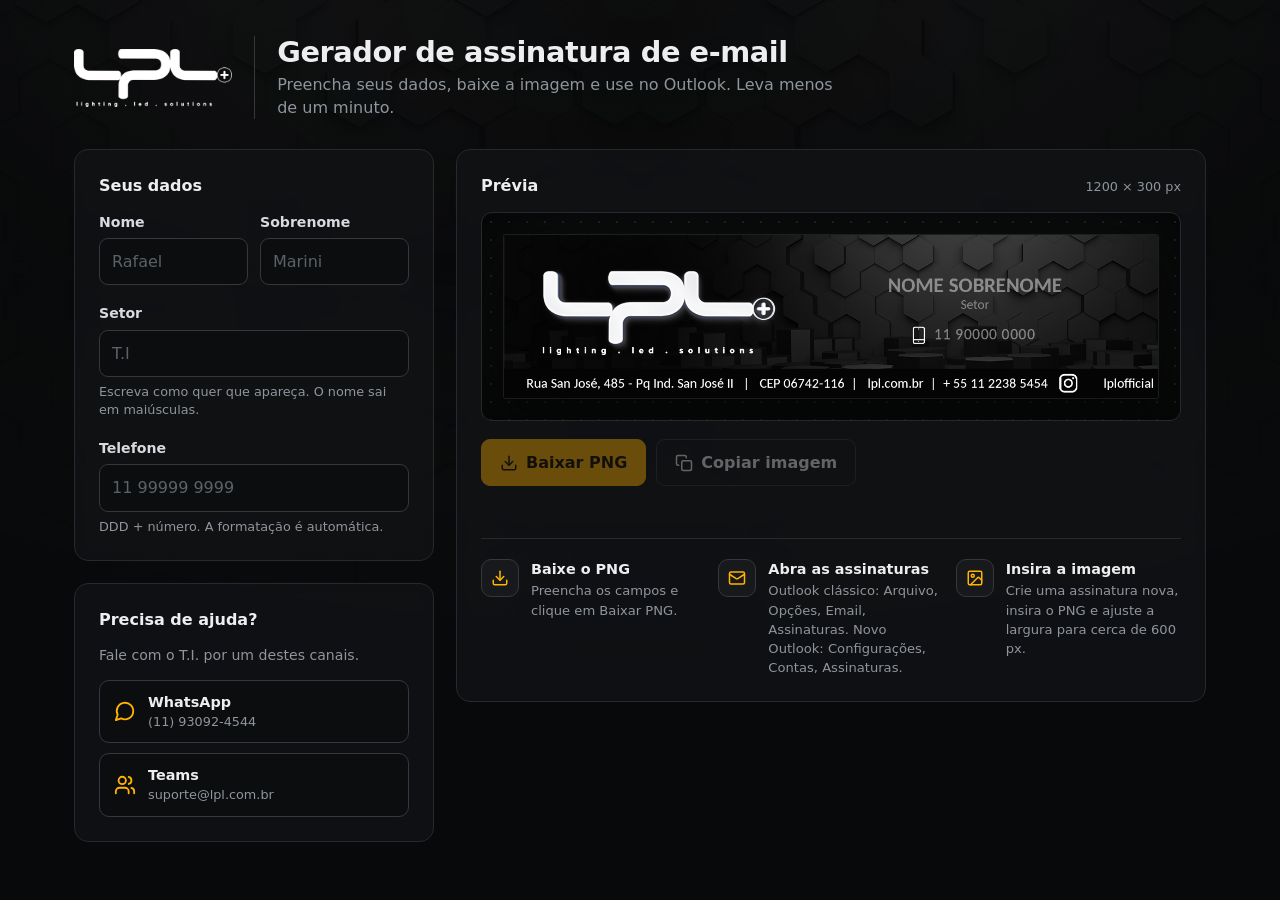
==== index.html @ 9d70a28d "mudando o nome do arquivo html para index" ====
<!doctype html>
<html lang="pt-BR">
<head>
<meta charset="utf-8">
<meta name="viewport" content="width=device-width, initial-scale=1">
<meta name="color-scheme" content="dark">
<meta name="theme-color" content="#08090a">
<title>Gerador de assinatura LPL</title>
<link rel="stylesheet" href="style.css">
</head>
<body>
<div class="wrap">
  <header class="top">
    <img src="[data-uri]" alt="LPL lighting led solutions">
    <div class="sep" aria-hidden="true"></div>
    <div>
      <h1>Gerador de assinatura de e-mail</h1>
      <p>Preencha seus dados, baixe a imagem e use no Outlook. Leva menos de um minuto.</p>
    </div>
  </header>

  <div class="grid">
    <div class="col">
      <section class="panel" aria-label="Seus dados">
        <h2>Seus dados</h2>
        <form id="form" autocomplete="off" novalidate>
          <div class="row field">
            <div>
              <label for="nome">Nome</label>
              <input id="nome" type="text" maxlength="30" autocapitalize="words" placeholder="Rafael">
            </div>
            <div>
              <label for="sobrenome">Sobrenome</label>
              <input id="sobrenome" type="text" maxlength="30" autocapitalize="words" placeholder="Marini">
            </div>
          </div>
          <div class="field">
            <label for="setor">Setor</label>
            <input id="setor" type="text" maxlength="45" autocapitalize="sentences" placeholder="T.I" aria-describedby="setorHint">
            <p class="hint" id="setorHint">Escreva como quer que apareça. O nome sai em maiúsculas.</p>
          </div>
          <div class="field" style="margin-bottom:0">
            <label for="telefone">Telefone</label>
            <input id="telefone" type="tel" inputmode="numeric" maxlength="14" placeholder="11 99999 9999" aria-describedby="telHint">
            <p class="hint" id="telHint">DDD + número. A formatação é automática.</p>
          </div>
        </form>
      </section>

      <section class="panel help" aria-label="Ajuda">
        <h2>Precisa de ajuda?</h2>
        <p>Fale com o T.I. por um destes canais.</p>
        <div class="contacts">
          <a class="contact" href="https://wa.me/5511930924544" target="_blank" rel="noopener">
            <svg viewBox="0 0 24 24" aria-hidden="true"><path d="M7.9 20A9 9 0 1 0 4 16.1L2 22Z"/></svg>
            <div><b>WhatsApp</b><span>(11) 93092-4544</span></div>
          </a>
          <a class="contact" href="https://teams.microsoft.com/l/chat/0/0?users=suporte@lpl.com.br" target="_blank" rel="noopener">
            <svg viewBox="0 0 24 24" aria-hidden="true"><path d="M16 21v-2a4 4 0 0 0-4-4H6a4 4 0 0 0-4 4v2"/><circle cx="9" cy="7" r="4"/><path d="M22 21v-2a4 4 0 0 0-3-3.87"/><path d="M16 3.13a4 4 0 0 1 0 7.75"/></svg>
            <div><b>Teams</b><span>suporte@lpl.com.br</span></div>
          </a>
        </div>
      </section>
    </div>

    <section class="panel" aria-label="Prévia">
      <div class="preview-head">
        <h2>Prévia</h2>
        <span>1200 × 300 px</span>
      </div>
      <div class="stage">
        <canvas id="cv" width="1200" height="300" role="img" aria-label="Prévia da assinatura"></canvas>
      </div>
      <div class="actions">
        <button class="primary" id="btnDownload" type="button">
          <svg viewBox="0 0 24 24" aria-hidden="true"><path d="M21 15v4a2 2 0 0 1-2 2H5a2 2 0 0 1-2-2v-4"/><polyline points="7 10 12 15 17 10"/><line x1="12" y1="15" x2="12" y2="3"/></svg>
          Baixar PNG
        </button>
        <button class="ghost" id="btnCopy" type="button">
          <svg viewBox="0 0 24 24" aria-hidden="true"><rect x="9" y="9" width="13" height="13" rx="2"/><path d="M5 15H4a2 2 0 0 1-2-2V4a2 2 0 0 1 2-2h9a2 2 0 0 1 2 2v1"/></svg>
          Copiar imagem
        </button>
      </div>
      <p id="status" aria-live="polite"></p>

      <div class="steps" aria-label="Como usar no Outlook">
        <div class="step">
          <div class="ico"><svg viewBox="0 0 24 24" aria-hidden="true"><path d="M21 15v4a2 2 0 0 1-2 2H5a2 2 0 0 1-2-2v-4"/><polyline points="7 10 12 15 17 10"/><line x1="12" y1="15" x2="12" y2="3"/></svg></div>
          <div><h3>Baixe o PNG</h3><p>Preencha os campos e clique em Baixar PNG.</p></div>
        </div>
        <div class="step">
          <div class="ico"><svg viewBox="0 0 24 24" aria-hidden="true"><rect x="2" y="4" width="20" height="16" rx="2"/><path d="m22 7-8.97 5.7a1.94 1.94 0 0 1-2.06 0L2 7"/></svg></div>
          <div><h3>Abra as assinaturas</h3><p>Outlook clássico: Arquivo, Opções, Email, Assinaturas. Novo Outlook: Configurações, Contas, Assinaturas.</p></div>
        </div>
        <div class="step">
          <div class="ico"><svg viewBox="0 0 24 24" aria-hidden="true"><rect x="3" y="3" width="18" height="18" rx="2"/><circle cx="9" cy="9" r="2"/><path d="m21 15-3.086-3.086a2 2 0 0 0-2.828 0L6 21"/></svg></div>
          <div><h3>Insira a imagem</h3><p>Crie uma assinatura nova, insira o PNG e ajuste a largura para cerca de 600 px.</p></div>
        </div>
      </div>
    </section>
  </div>
</div>
<script src="app.js"></script>
</body>
</html>
---- style.css ----
/* Reserva da Calibri (mesmas medidas): só entra se o computador não tiver a Calibri */
  @font-face { font-family: "CarlitoEmb"; font-weight: 400; font-display: block;
    src: url([data-uri]) format("woff"); }
  @font-face { font-family: "CarlitoEmb"; font-weight: 700; font-display: block;
    src: url([data-uri]) format("woff"); }

  :root {
    --bg: #08090a;
    --panel: rgba(17, 18, 20, .9);
    --panel-2: #0c0d0f;
    --line: #26292d;
    --line-2: #34383d;
    --ink: #eceef0;
    --muted: #8f959c;
    --accent: #ffb400;
    --accent-ink: #1b1300;
    --danger: #ff8a80;
    --ui: "Segoe UI Variable Text", "Segoe UI", system-ui, -apple-system, Roboto, "Helvetica Neue", Arial, sans-serif;
  }
  * { box-sizing: border-box; }
  html { -webkit-text-size-adjust: 100%; background: var(--bg); }
  body {
    margin: 0;
    min-height: 100vh;
    background: var(--bg);
    color: var(--ink);
    font-family: var(--ui);
    line-height: 1.45;
  }
  /* Textura hexagonal do slide, bem discreta */
  body::before {
    content: ""; position: fixed; inset: 0; z-index: 0; pointer-events: none;
    background: url([data-uri]) center top / 1500px auto repeat;
    opacity: .2;
  }
  body::after {
    content: ""; position: fixed; inset: 0; z-index: 0; pointer-events: none;
    background: radial-gradient(110% 80% at 50% 0%, rgba(8,9,10,0) 0%, rgba(8,9,10,.6) 60%, var(--bg) 100%);
  }
  .wrap { position: relative; z-index: 1; max-width: 1180px; margin: 0 auto; padding: 36px 24px 56px; }

  header.top { display: flex; align-items: center; gap: 22px; margin-bottom: 30px; }
  header.top img { height: 58px; width: auto; flex: none; }
  header.top .sep { width: 1px; align-self: stretch; background: var(--line-2); }
  h1 { margin: 0 0 4px; font-size: clamp(1.35rem, 2.4vw, 1.8rem); letter-spacing: -0.015em; line-height: 1.15; font-weight: 650; }
  header.top p { margin: 0; color: var(--muted); max-width: 56ch; }
  @media (max-width: 620px) { header.top { flex-wrap: wrap; gap: 14px; } header.top .sep { display: none; } header.top img { height: 46px; } }

  .grid { display: grid; grid-template-columns: minmax(280px, 360px) minmax(0, 1fr); gap: 22px; align-items: start; }
  @media (max-width: 900px) { .grid { grid-template-columns: 1fr; } }
  .col { display: grid; gap: 22px; }

  .panel {
    background: var(--panel);
    border: 1px solid var(--line);
    border-radius: 14px;
    padding: 24px;
    backdrop-filter: blur(6px);
  }
  .panel h2 { margin: 0 0 14px; font-size: 1rem; font-weight: 650; }

  .field { margin-bottom: 18px; }
  .row { display: grid; grid-template-columns: 1fr 1fr; gap: 12px; }
  label { display: block; font-weight: 600; font-size: .88rem; margin-bottom: 6px; color: #d7dade; }
  input[type="text"], input[type="tel"] {
    width: 100%; font: inherit; color: var(--ink);
    background: var(--panel-2);
    border: 1.5px solid var(--line-2);
    border-radius: 9px; padding: 11px 12px;
    transition: border-color .12s, box-shadow .12s;
  }
  input::placeholder { color: #5b6168; }
  input:hover { border-color: #4a4f56; }
  input:focus { outline: none; border-color: var(--accent); box-shadow: 0 0 0 3px rgba(255,180,0,.22); }
  button:focus-visible, a.contact:focus-visible { outline: 3px solid var(--accent); outline-offset: 2px; }
  .hint { margin: 6px 0 0; font-size: .8rem; color: var(--muted); }
  .hint.err { color: var(--danger); }

  .preview-head { display: flex; justify-content: space-between; align-items: baseline; gap: 12px; margin-bottom: 14px; flex-wrap: wrap; }
  .preview-head h2 { margin: 0; }
  .preview-head span { font-size: .8rem; color: var(--muted); }
  .stage {
    background-color: #060707;
    background-image: radial-gradient(#1b1d20 1px, transparent 1.2px);
    background-size: 18px 18px;
    border: 1px solid var(--line);
    border-radius: 11px;
    padding: 22px;
    overflow: hidden;
  }
  canvas {
    display: block; width: 100%; height: auto;
    border-radius: 2px;
    box-shadow: 0 0 0 1px rgba(255,255,255,.09), 0 22px 60px rgba(0,0,0,.75), 0 0 90px rgba(255,255,255,.05);
  }
  .actions { display: flex; gap: 10px; flex-wrap: wrap; margin-top: 18px; }
  button {
    font: inherit; font-weight: 650; border-radius: 9px; padding: 11px 18px; cursor: pointer;
    display: inline-flex; align-items: center; gap: 8px;
  }
  .primary { background: var(--accent); color: var(--accent-ink); border: 1.5px solid var(--accent); }
  .primary:hover:not(:disabled) { background: #ffc533; border-color: #ffc533; }
  .ghost { background: transparent; color: var(--ink); border: 1.5px solid var(--line-2); }
  .ghost:hover:not(:disabled) { background: #1a1c1f; border-color: #4a4f56; }
  button:disabled { opacity: .38; cursor: not-allowed; }
  button svg, .step svg, a.contact svg { width: 18px; height: 18px; flex: none; fill: none; stroke: currentColor; stroke-width: 2; stroke-linecap: round; stroke-linejoin: round; }
  #status { margin: 12px 0 0; min-height: 1.4em; font-size: .86rem; color: var(--muted); }

  .steps { display: grid; grid-template-columns: repeat(3, minmax(0, 1fr)); gap: 12px; margin-top: 20px; padding-top: 20px; border-top: 1px solid var(--line); }
  @media (max-width: 700px) { .steps { grid-template-columns: 1fr; } }
  .step { display: flex; gap: 12px; align-items: flex-start; }
  .step .ico {
    width: 38px; height: 38px; flex: none; border-radius: 10px;
    display: grid; place-items: center;
    background: #17191c; border: 1px solid var(--line-2); color: var(--accent);
  }
  .step h3 { margin: 0 0 2px; font-size: .9rem; font-weight: 650; }
  .step p { margin: 0; font-size: .82rem; color: var(--muted); }

  .help p { margin: 0 0 14px; color: var(--muted); font-size: .88rem; }
  .contacts { display: grid; gap: 10px; }
  a.contact {
    display: flex; align-items: center; gap: 12px; text-decoration: none; color: var(--ink);
    background: var(--panel-2); border: 1px solid var(--line-2); border-radius: 10px; padding: 11px 14px;
    transition: border-color .12s, background .12s;
  }
  a.contact:hover { background: #17191c; border-color: #4a4f56; }
  a.contact svg { color: var(--accent); width: 22px; height: 22px; }
  a.contact b { display: block; font-size: .9rem; }
  a.contact span { display: block; font-size: .8rem; color: var(--muted); overflow-wrap: anywhere; }

  @media (prefers-reduced-motion: reduce) { * { transition: none !important; } }
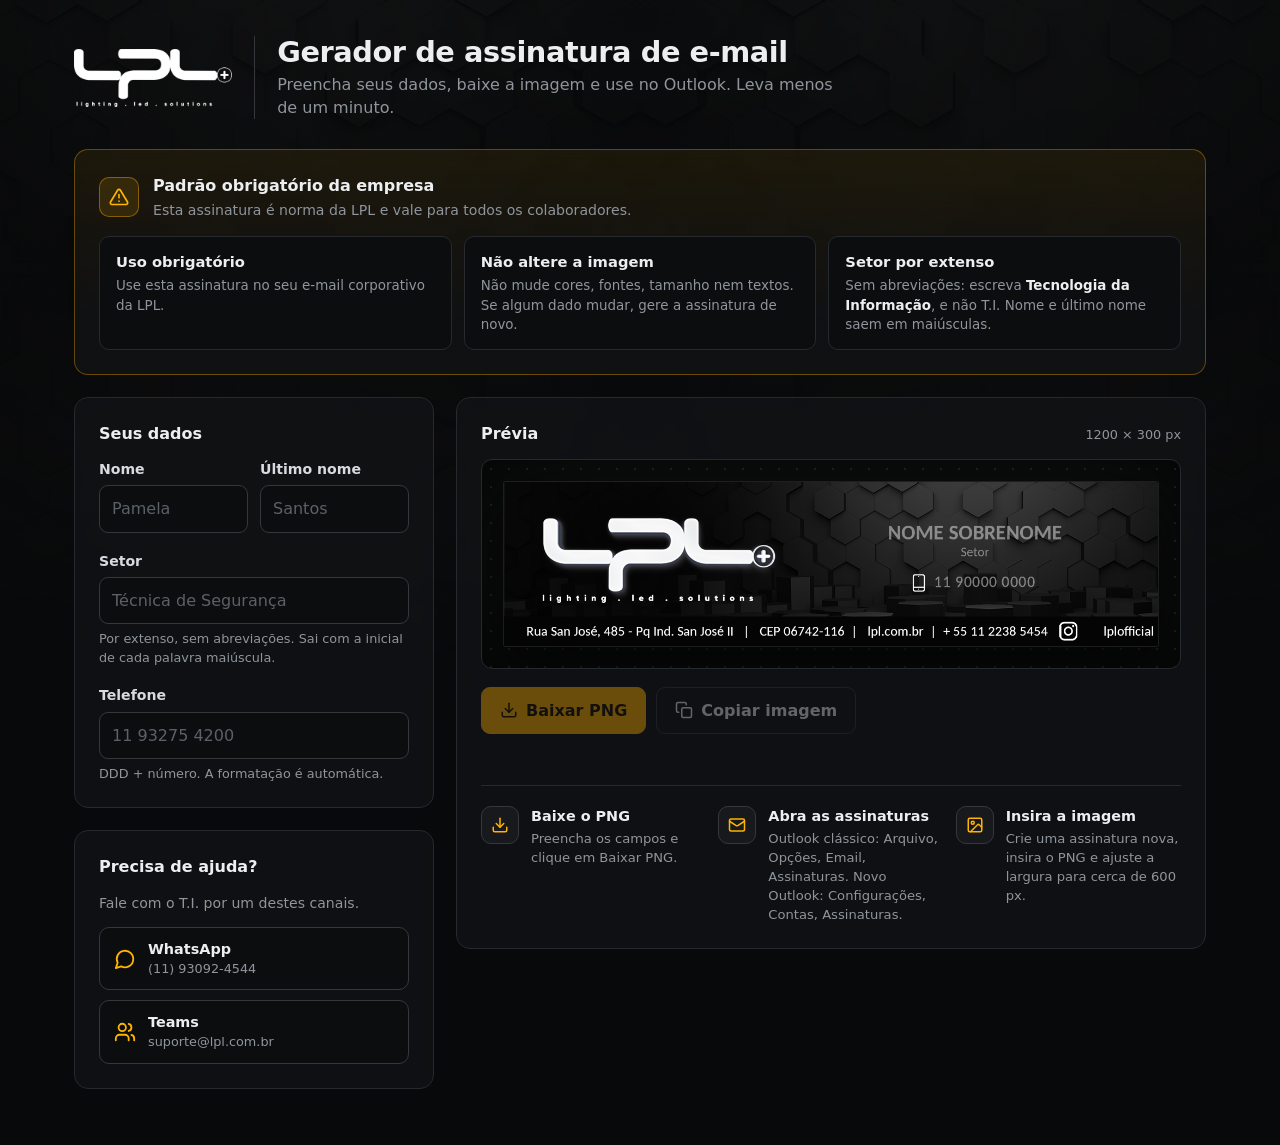
==== commit 4113df78: "Adicionando uma seção de regras (padrões da empresa)" ====
--- a/index.html
+++ b/index.html
@@ -6,7 +6,154 @@
 <meta name="color-scheme" content="dark">
 <meta name="theme-color" content="#08090a">
 <title>Gerador de assinatura LPL</title>
-<link rel="stylesheet" href="style.css">
+<style>
+  /* Reserva da Calibri (mesmas medidas): só entra se o computador não tiver a Calibri */
+  @font-face { font-family: "CarlitoEmb"; font-weight: 400; font-display: block;
+    src: url([data-uri]) format("woff"); }
+  @font-face { font-family: "CarlitoEmb"; font-weight: 700; font-display: block;
+    src: url([data-uri]) format("woff"); }
+
+  :root {
+    --bg: #08090a;
+    --panel: rgba(17, 18, 20, .9);
+    --panel-2: #0c0d0f;
+    --line: #26292d;
+    --line-2: #34383d;
+    --ink: #eceef0;
+    --muted: #8f959c;
+    --accent: #ffb400;
+    --accent-ink: #1b1300;
+    --danger: #ff8a80;
+    --ui: "Segoe UI Variable Text", "Segoe UI", system-ui, -apple-system, Roboto, "Helvetica Neue", Arial, sans-serif;
+  }
+  * { box-sizing: border-box; }
+  html { -webkit-text-size-adjust: 100%; background: var(--bg); }
+  body {
+    margin: 0;
+    min-height: 100vh;
+    background: var(--bg);
+    color: var(--ink);
+    font-family: var(--ui);
+    line-height: 1.45;
+  }
+  /* Textura hexagonal do slide, bem discreta */
+  body::before {
+    content: ""; position: fixed; inset: 0; z-index: 0; pointer-events: none;
+    background: url([data-uri]) center top / 1500px auto repeat;
+    opacity: .2;
+  }
+  body::after {
+    content: ""; position: fixed; inset: 0; z-index: 0; pointer-events: none;
+    background: radial-gradient(110% 80% at 50% 0%, rgba(8,9,10,0) 0%, rgba(8,9,10,.6) 60%, var(--bg) 100%);
+  }
+  .wrap { position: relative; z-index: 1; max-width: 1180px; margin: 0 auto; padding: 36px 24px 56px; }
+
+  header.top { display: flex; align-items: center; gap: 22px; margin-bottom: 30px; }
+  header.top img { height: 58px; width: auto; flex: none; }
+  header.top .sep { width: 1px; align-self: stretch; background: var(--line-2); }
+  h1 { margin: 0 0 4px; font-size: clamp(1.35rem, 2.4vw, 1.8rem); letter-spacing: -0.015em; line-height: 1.15; font-weight: 650; }
+  header.top p { margin: 0; color: var(--muted); max-width: 56ch; }
+  @media (max-width: 620px) { header.top { flex-wrap: wrap; gap: 14px; } header.top .sep { display: none; } header.top img { height: 46px; } }
+
+  .grid { display: grid; grid-template-columns: minmax(280px, 360px) minmax(0, 1fr); gap: 22px; align-items: start; }
+  @media (max-width: 900px) { .grid { grid-template-columns: 1fr; } }
+  .col { display: grid; gap: 22px; }
+
+  .panel {
+    background: var(--panel);
+    border: 1px solid var(--line);
+    border-radius: 14px;
+    padding: 24px;
+    backdrop-filter: blur(6px);
+  }
+  .panel h2 { margin: 0 0 14px; font-size: 1rem; font-weight: 650; }
+
+  .field { margin-bottom: 18px; }
+  .row { display: grid; grid-template-columns: 1fr 1fr; gap: 12px; }
+  label { display: block; font-weight: 600; font-size: .88rem; margin-bottom: 6px; color: #d7dade; }
+  input[type="text"], input[type="tel"] {
+    width: 100%; font: inherit; color: var(--ink);
+    background: var(--panel-2);
+    border: 1.5px solid var(--line-2);
+    border-radius: 9px; padding: 11px 12px;
+    transition: border-color .12s, box-shadow .12s;
+  }
+  input::placeholder { color: #5b6168; }
+  input:hover { border-color: #4a4f56; }
+  input:focus { outline: none; border-color: var(--accent); box-shadow: 0 0 0 3px rgba(255,180,0,.22); }
+  button:focus-visible, a.contact:focus-visible { outline: 3px solid var(--accent); outline-offset: 2px; }
+  .hint { margin: 6px 0 0; font-size: .8rem; color: var(--muted); }
+  .hint.err { color: var(--danger); }
+
+  .preview-head { display: flex; justify-content: space-between; align-items: baseline; gap: 12px; margin-bottom: 14px; flex-wrap: wrap; }
+  .preview-head h2 { margin: 0; }
+  .preview-head span { font-size: .8rem; color: var(--muted); }
+  .stage {
+    background-color: #060707;
+    background-image: radial-gradient(#1b1d20 1px, transparent 1.2px);
+    background-size: 18px 18px;
+    border: 1px solid var(--line);
+    border-radius: 11px;
+    padding: 22px;
+    overflow: hidden;
+  }
+  canvas {
+    display: block; width: 100%; height: auto;
+    border-radius: 2px;
+    box-shadow: 0 0 0 1px rgba(255,255,255,.09), 0 22px 60px rgba(0,0,0,.75), 0 0 90px rgba(255,255,255,.05);
+  }
+  .actions { display: flex; gap: 10px; flex-wrap: wrap; margin-top: 18px; }
+  button {
+    font: inherit; font-weight: 650; border-radius: 9px; padding: 11px 18px; cursor: pointer;
+    display: inline-flex; align-items: center; gap: 8px;
+  }
+  .primary { background: var(--accent); color: var(--accent-ink); border: 1.5px solid var(--accent); }
+  .primary:hover:not(:disabled) { background: #ffc533; border-color: #ffc533; }
+  .ghost { background: transparent; color: var(--ink); border: 1.5px solid var(--line-2); }
+  .ghost:hover:not(:disabled) { background: #1a1c1f; border-color: #4a4f56; }
+  button:disabled { opacity: .38; cursor: not-allowed; }
+  button svg, .step svg, a.contact svg { width: 18px; height: 18px; flex: none; fill: none; stroke: currentColor; stroke-width: 2; stroke-linecap: round; stroke-linejoin: round; }
+  #status { margin: 12px 0 0; min-height: 1.4em; font-size: .86rem; color: var(--muted); }
+
+  .steps { display: grid; grid-template-columns: repeat(3, minmax(0, 1fr)); gap: 12px; margin-top: 20px; padding-top: 20px; border-top: 1px solid var(--line); }
+  @media (max-width: 700px) { .steps { grid-template-columns: 1fr; } }
+  .step { display: flex; gap: 12px; align-items: flex-start; }
+  .step .ico {
+    width: 38px; height: 38px; flex: none; border-radius: 10px;
+    display: grid; place-items: center;
+    background: #17191c; border: 1px solid var(--line-2); color: var(--accent);
+  }
+  .step h3 { margin: 0 0 2px; font-size: .9rem; font-weight: 650; }
+  .step p { margin: 0; font-size: .82rem; color: var(--muted); }
+
+  .rules { margin-bottom: 22px; border-color: rgba(255,180,0,.34); background: linear-gradient(180deg, rgba(255,180,0,.08), rgba(17,18,20,.92) 75%); }
+  .rules-head { display: flex; gap: 14px; align-items: center; margin-bottom: 16px; }
+  .rules-head .ico { width: 40px; height: 40px; flex: none; border-radius: 10px; display: grid; place-items: center; background: rgba(255,180,0,.12); border: 1px solid rgba(255,180,0,.4); color: var(--accent); }
+  .rules-head .ico svg { width: 20px; height: 20px; fill: none; stroke: currentColor; stroke-width: 2; stroke-linecap: round; stroke-linejoin: round; }
+  .rules-head h2 { margin: 0 0 2px; }
+  .rules-head p { margin: 0; color: var(--muted); font-size: .88rem; }
+  .rules-list { display: grid; grid-template-columns: repeat(3, minmax(0, 1fr)); gap: 12px; }
+  @media (max-width: 820px) { .rules-list { grid-template-columns: 1fr; } }
+  .rule { background: var(--panel-2); border: 1px solid var(--line); border-radius: 10px; padding: 14px 16px; }
+  .rule h3 { margin: 0 0 4px; font-size: .92rem; font-weight: 650; }
+  .rule p { margin: 0; font-size: .84rem; color: var(--muted); }
+  .rule p b { color: var(--ink); font-weight: 600; }
+
+  .help p { margin: 0 0 14px; color: var(--muted); font-size: .88rem; }
+  .contacts { display: grid; gap: 10px; }
+  a.contact {
+    display: flex; align-items: center; gap: 12px; text-decoration: none; color: var(--ink);
+    background: var(--panel-2); border: 1px solid var(--line-2); border-radius: 10px; padding: 11px 14px;
+    transition: border-color .12s, background .12s;
+  }
+  a.contact:hover { background: #17191c; border-color: #4a4f56; }
+  a.contact svg { color: var(--accent); width: 22px; height: 22px; }
+  a.contact b { display: block; font-size: .9rem; }
+  a.contact span { display: block; font-size: .8rem; color: var(--muted); overflow-wrap: anywhere; }
+
+  [hidden] { display: none !important; }
+  @media (prefers-reduced-motion: reduce) { * { transition: none !important; } }
+</style>
 </head>
 <body>
 <div class="wrap">
@@ -19,6 +166,21 @@
     </div>
   </header>
 
+  <section class="panel rules" aria-labelledby="rulesTitle">
+    <div class="rules-head">
+      <div class="ico"><svg viewBox="0 0 24 24" aria-hidden="true"><path d="M10.29 3.86 1.82 18a2 2 0 0 0 1.71 3h16.94a2 2 0 0 0 1.71-3L13.71 3.86a2 2 0 0 0-3.42 0Z"/><line x1="12" y1="9" x2="12" y2="13"/><line x1="12" y1="17" x2="12.01" y2="17"/></svg></div>
+      <div>
+        <h2 id="rulesTitle">Padrão obrigatório da empresa</h2>
+        <p>Esta assinatura é norma da LPL e vale para todos os colaboradores.</p>
+      </div>
+    </div>
+    <div class="rules-list">
+      <div class="rule"><h3>Uso obrigatório</h3><p>Use esta assinatura no seu e-mail corporativo da LPL.</p></div>
+      <div class="rule"><h3>Não altere a imagem</h3><p>Não mude cores, fontes, tamanho nem textos. Se algum dado mudar, gere a assinatura de novo.</p></div>
+      <div class="rule"><h3>Setor por extenso</h3><p>Sem abreviações: escreva <b>Tecnologia da Informação</b>, e não T.I. Nome e último nome saem em maiúsculas.</p></div>
+    </div>
+  </section>
+
   <div class="grid">
     <div class="col">
       <section class="panel" aria-label="Seus dados">
@@ -27,21 +189,21 @@
           <div class="row field">
             <div>
               <label for="nome">Nome</label>
-              <input id="nome" type="text" maxlength="30" autocapitalize="words" placeholder="Rafael">
+              <input id="nome" type="text" maxlength="30" autocapitalize="words" placeholder="Pamela">
             </div>
             <div>
-              <label for="sobrenome">Sobrenome</label>
-              <input id="sobrenome" type="text" maxlength="30" autocapitalize="words" placeholder="Marini">
+              <label for="sobrenome">Último nome</label>
+              <input id="sobrenome" type="text" maxlength="30" autocapitalize="words" placeholder="Santos">
             </div>
           </div>
           <div class="field">
             <label for="setor">Setor</label>
-            <input id="setor" type="text" maxlength="45" autocapitalize="sentences" placeholder="T.I" aria-describedby="setorHint">
-            <p class="hint" id="setorHint">Escreva como quer que apareça. O nome sai em maiúsculas.</p>
+            <input id="setor" type="text" maxlength="45" autocapitalize="sentences" placeholder="Técnica de Segurança" aria-describedby="setorHint">
+            <p class="hint" id="setorHint">Por extenso, sem abreviações. Sai com a inicial de cada palavra maiúscula.</p>
           </div>
           <div class="field" style="margin-bottom:0">
             <label for="telefone">Telefone</label>
-            <input id="telefone" type="tel" inputmode="numeric" maxlength="14" placeholder="11 99999 9999" aria-describedby="telHint">
+            <input id="telefone" type="tel" inputmode="numeric" maxlength="14" placeholder="11 93275 4200" aria-describedby="telHint">
             <p class="hint" id="telHint">DDD + número. A formatação é automática.</p>
           </div>
         </form>
@@ -100,6 +262,247 @@
     </section>
   </div>
 </div>
-<script src="app.js"></script>
+
+<script>
+(function () {
+  "use strict";
+
+  // ---- Imagens embutidas ------------------------------------------------------
+  var BG_SRC = "[data-uri]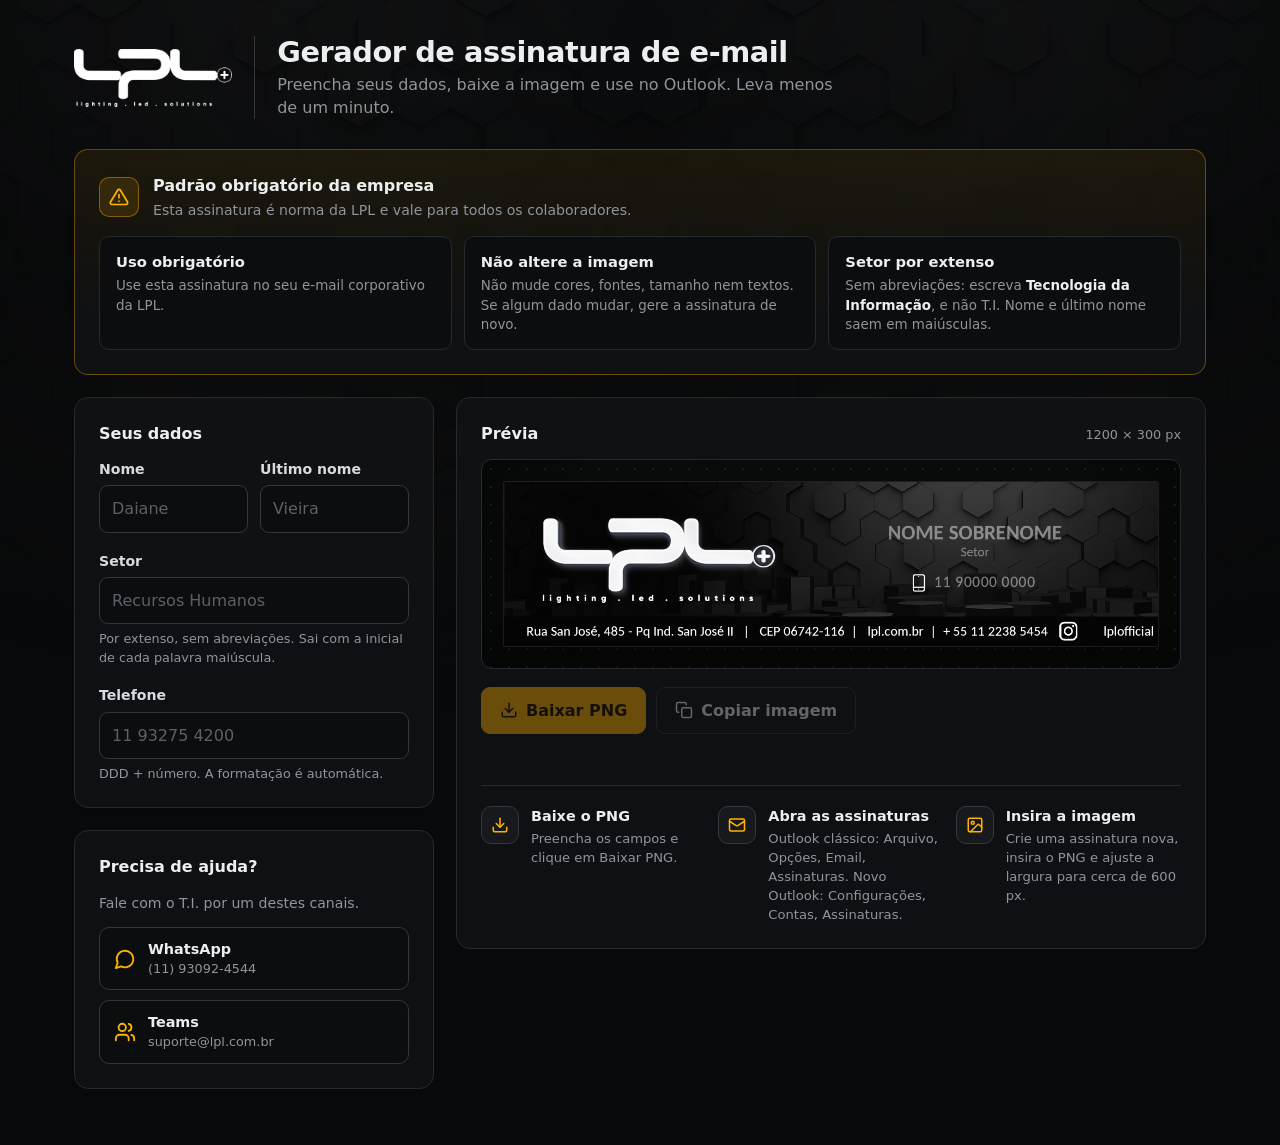
==== commit b7cb13d6: "Atualizando placeholders dos campos de texto" ====
--- a/index.html
+++ b/index.html
@@ -189,16 +189,16 @@
           <div class="row field">
             <div>
               <label for="nome">Nome</label>
-              <input id="nome" type="text" maxlength="30" autocapitalize="words" placeholder="Pamela">
+              <input id="nome" type="text" maxlength="30" autocapitalize="words" placeholder="Daiane">
             </div>
             <div>
               <label for="sobrenome">Último nome</label>
-              <input id="sobrenome" type="text" maxlength="30" autocapitalize="words" placeholder="Santos">
+              <input id="sobrenome" type="text" maxlength="30" autocapitalize="words" placeholder="Vieira">
             </div>
           </div>
           <div class="field">
             <label for="setor">Setor</label>
-            <input id="setor" type="text" maxlength="45" autocapitalize="sentences" placeholder="Técnica de Segurança" aria-describedby="setorHint">
+            <input id="setor" type="text" maxlength="45" autocapitalize="sentences" placeholder="Recursos Humanos" aria-describedby="setorHint">
             <p class="hint" id="setorHint">Por extenso, sem abreviações. Sai com a inicial de cada palavra maiúscula.</p>
           </div>
           <div class="field" style="margin-bottom:0">
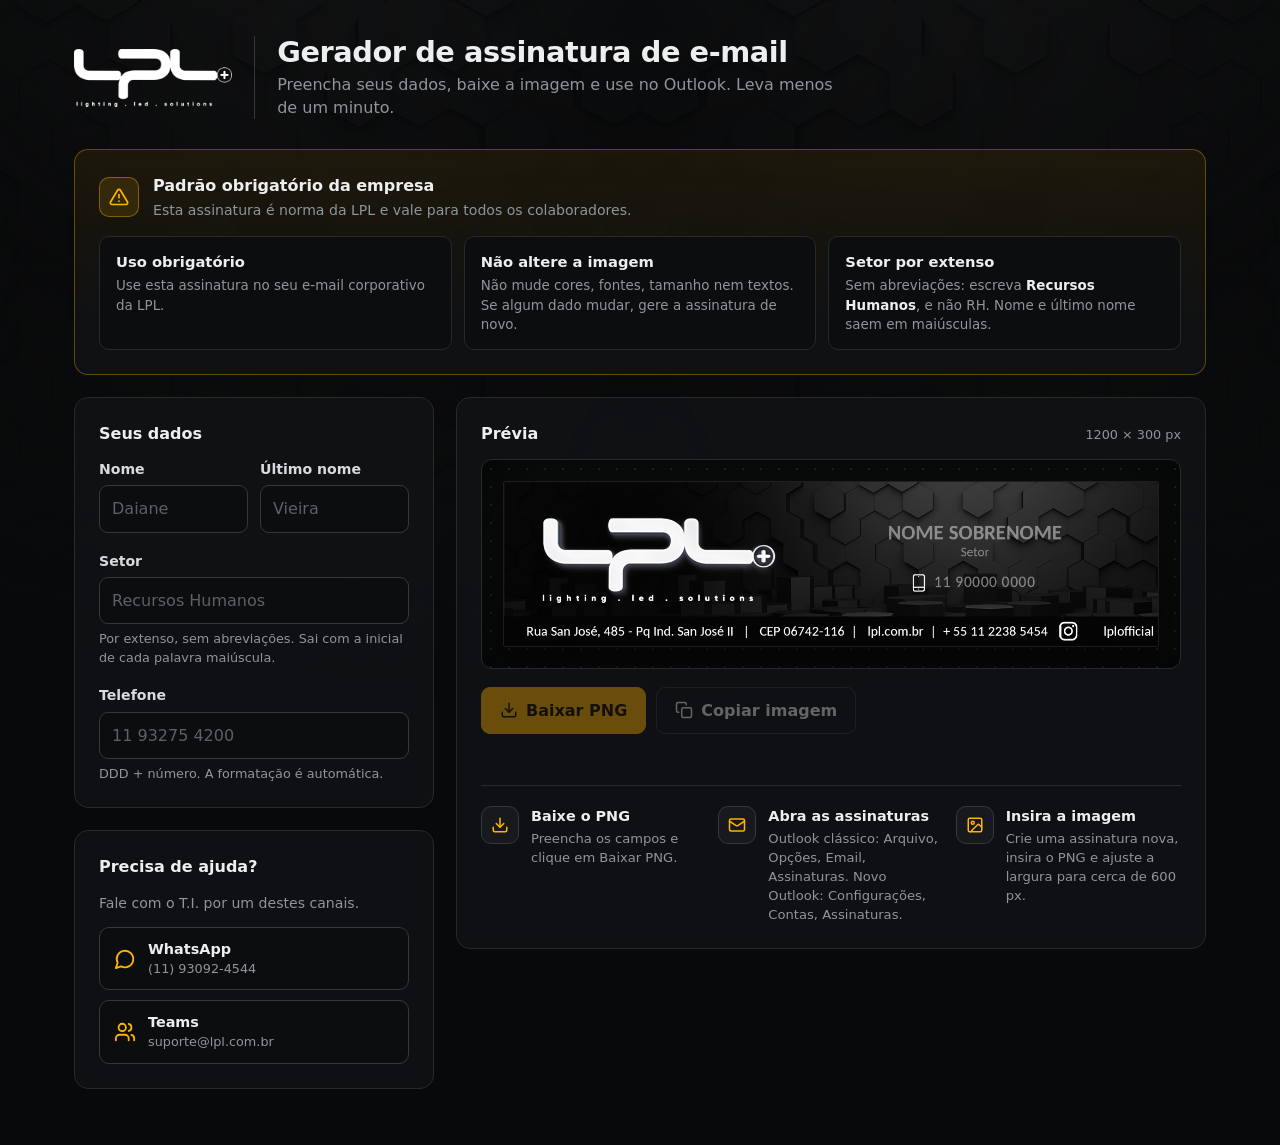
==== commit 33ea3d4c: "Atualizando departamento, em vez de t.i, atualizei para RH" ====
--- a/index.html
+++ b/index.html
@@ -177,7 +177,7 @@
     <div class="rules-list">
       <div class="rule"><h3>Uso obrigatório</h3><p>Use esta assinatura no seu e-mail corporativo da LPL.</p></div>
       <div class="rule"><h3>Não altere a imagem</h3><p>Não mude cores, fontes, tamanho nem textos. Se algum dado mudar, gere a assinatura de novo.</p></div>
-      <div class="rule"><h3>Setor por extenso</h3><p>Sem abreviações: escreva <b>Tecnologia da Informação</b>, e não T.I. Nome e último nome saem em maiúsculas.</p></div>
+      <div class="rule"><h3>Setor por extenso</h3><p>Sem abreviações: escreva <b>Recursos Humanos</b>, e não RH. Nome e último nome saem em maiúsculas.</p></div>
     </div>
   </section>
 
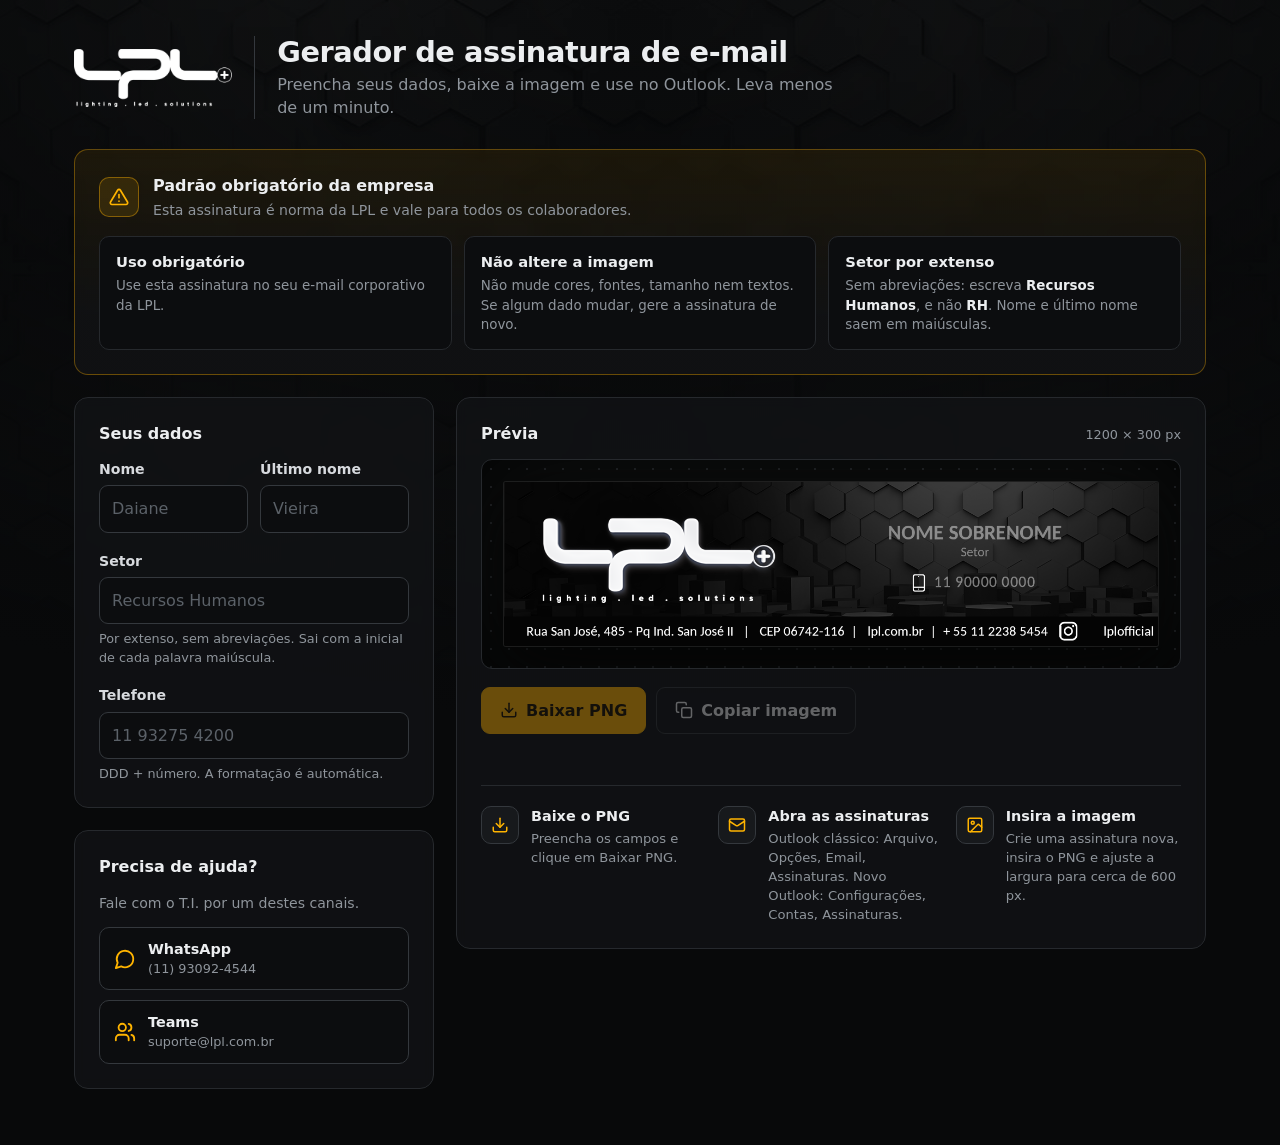
==== commit 15523293: "Update index.html" ====
--- a/index.html
+++ b/index.html
@@ -177,7 +177,7 @@
     <div class="rules-list">
       <div class="rule"><h3>Uso obrigatório</h3><p>Use esta assinatura no seu e-mail corporativo da LPL.</p></div>
       <div class="rule"><h3>Não altere a imagem</h3><p>Não mude cores, fontes, tamanho nem textos. Se algum dado mudar, gere a assinatura de novo.</p></div>
-      <div class="rule"><h3>Setor por extenso</h3><p>Sem abreviações: escreva <b>Recursos Humanos</b>, e não RH. Nome e último nome saem em maiúsculas.</p></div>
+      <div class="rule"><h3>Setor por extenso</h3><p>Sem abreviações: escreva <b>Recursos Humanos</b>, e não <b>RH</b>. Nome e último nome saem em maiúsculas.</p></div>
     </div>
   </section>
 
